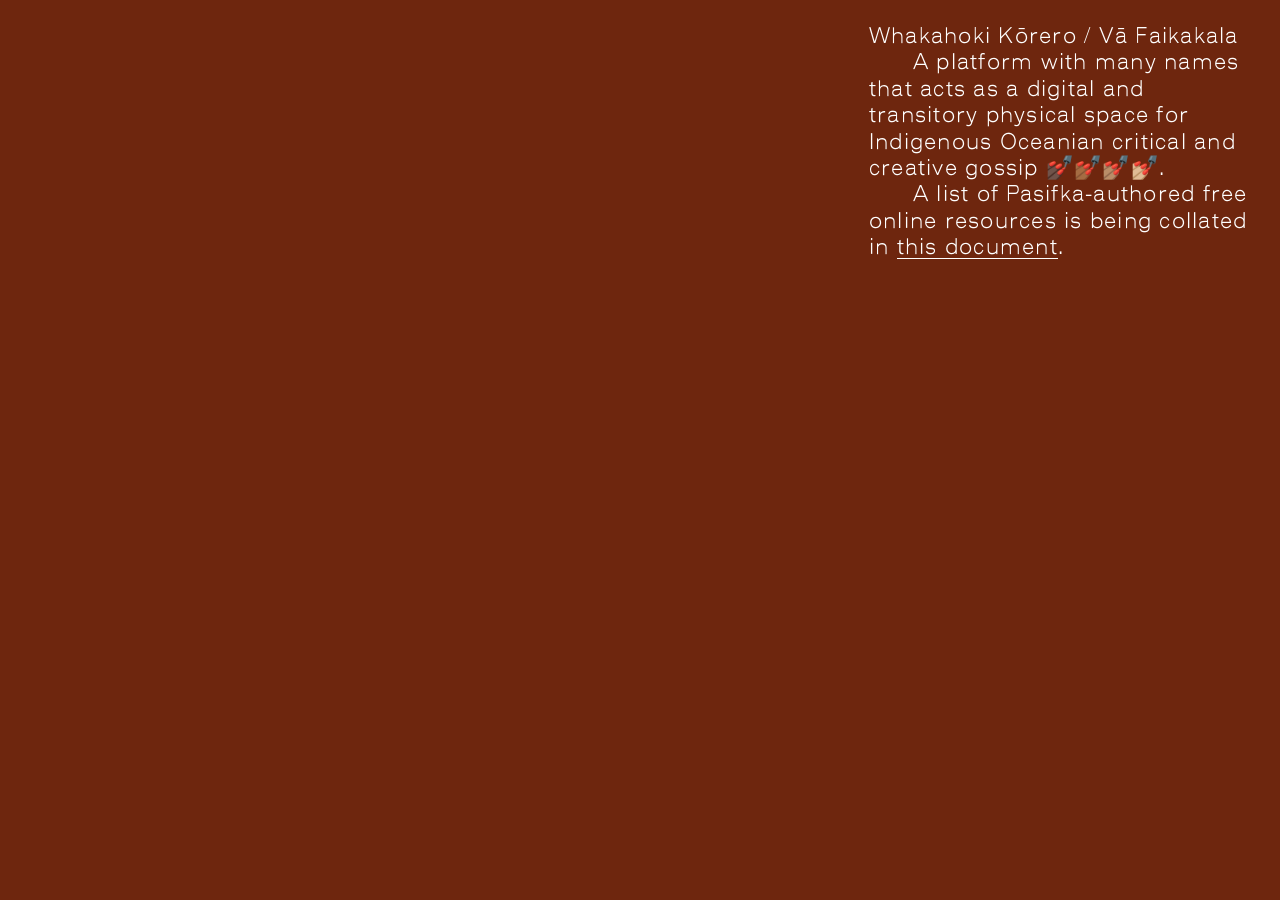
==== index.html @ ae4b1f88 "Add resources page" ====
<!doctype html>
<!-- Website by: Leitu Bonnici | leitubonnici.com -->

<html lang="en">
  <head>
    <meta charset="utf-8" />
    <meta name="viewport" content="width=device-width, initial-scale=1" />
    <link rel="stylesheet" href="base.css" type="text/css" />
    <link rel="stylesheet" href="main.css" type="text/css" />

    <title>Vā Faikakala</title>
    <meta
      name="description"
      content="A digital and transitory physical space with many names for critical and creative gossip
      between Indigenous Oceanians."
    />
    <meta
      name="”keywords”"
      content="Oceania, Oceanic, Oceanian, Moana, Moanan, Pasifika, Pasefika, Pacific Islands, Pacific Islander, Art"
    />
  </head>

  <body>
    <div class="right-container">
      <h1 class="no-select">
        <button href="#" class="toggle-w">Whakahoki Kōrero</button> /
        <button href="#" class="toggle-v">Vā</button>
        <button href="#" class="toggle-f">Faikakala</button>
      </h1>

      <p class="no-select" id="p-i">
        A platform with many names that acts as a digital and transitory
        physical space for Indigenous Oceanian critical and creative gossip
        <span class="no-wrap">💅🏿💅🏾💅🏽💅🏼.</span>
      </p>

      <p class="no-select" id="p-i">
        A list of Pasifka-authored free online resources is being collated in
        <a href="https://vafaikakala.com/resources" target="”_blank”"
          >this document</a
        >.
      </p>
    </div>

    <!-- POP UPS -->
    <div class="popups">
      <div class="v-popup no-select">
        <p>Vā is a concept in Sāmoa and other Oceanian cultures.</p>
        <p id="p-i">
          The most famous definition was written by Samoan scholar Albert
          Wendt—‘Va is the space between, the betweenness, not empty space, not
          space that separates but space that relates, that holds separate
          entities and things together in the Unity-that-is-All, the space that
          is context, giving meaning to things.’
        </p>
      </div>

      <div class="f-popup no-select">
        <p>
          Faikakala is a casual word in gagana Sāmoa referring to a particular
          kind of gossip or person who gossips.
          <span class="no-wrap">It's meaning</span> is best explained in this
          <a
            href="https://www.youtube.com/watch?v=cv5c-thqFRA&pp=ygUTZmFpa2FrYWxhIHdpdGggdGFsYQ%3D%3D"
            target="”_blank”"
            >Youtube video</a
          >.
        </p>
      </div>

      <div class="w-popup no-select">
        <p>
          Whakahoki kōrero means ‘backchat’ or ‘provide feedback’ in te reo
          Māori (Aotearoa).
        </p>
        <p id="p-i">
          Translation provided by Hana Pera Aoake (Ngāti Mahuta, Ngāti
          Hinerangi, Tainui/Waikato).
        </p>
      </div>
    </div>

    <script src="main.js"></script>
  </body>
</html>
---- base.css ----
/*** BASE ***/
html,
body,
div,
span,
applet,
object,
iframe,
h1,
h2,
h3,
h4,
h5,
h6,
p,
blockquote,
pre,
a,
abbr,
acronym,
address,
big,
cite,
code,
del,
dfn,
em,
img,
ins,
kbd,
q,
s,
samp,
small,
strike,
strong,
sub,
sup,
tt,
var,
b,
u,
i,
center,
dl,
dt,
dd,
ol,
ul,
li,
fieldset,
form,
label,
legend,
table,
caption,
tbody,
tfoot,
thead,
tr,
th,
td,
article,
aside,
canvas,
details,
embed,
figure,
figcaption,
footer,
header,
hgroup,
menu,
nav,
output,
ruby,
section,
summary,
time,
mark,
audio,
video {
  margin: 0;
  padding: 0;
  border: 0;
  font-size: 100%;
  font: inherit;
  vertical-align: baseline;
}

article,
aside,
details,
figcaption,
figure,
footer,
header,
hgroup,
menu,
nav,
section {
  display: block;
}
body {
  line-height: 1;
}
ol,
ul {
  list-style: none;
}
blockquote,
q {
  quotes: none;
}
blockquote:before,
blockquote:after,
q:before,
q:after {
  content: "";
  content: none;
}
table {
  border-collapse: collapse;
  border-spacing: 0;
}

img,
iframe {
  vertical-align: bottom;
  max-width: 100%;
}

input,
textarea,
select {
  font: inherit;
}

* {
  -webkit-box-sizing: border-box;
  -moz-box-sizing: border-box;
  box-sizing: border-box;
  -webkit-font-smoothing: antialiased;
  -moz-osx-font-smoothing: grayscale;
  text-rendering: optimizeLegibility;
}
---- main.css ----
@font-face {
  font-family: Rep-Ak-Gro-Uni;
  src: url(Rep-Ak-Gro-Uni_Light.woff);
}

body {
  font-family: Rep-Ak-Gro-Uni, sans-serif;
  line-height: 1.2;
  letter-spacing: 1.25px;
  color: white;

  background-color: #6e260e;
  position: fixed;
}

h1,
p {
  font-size: 22px;
}

#p-i {
  text-indent: 44px;
}

a {
  color: #fff;
  text-decoration: none;
  border-bottom: 1px solid #fff;
}

a:hover,
button:hover {
  color: cyan;
}

button {
  display: inline-block;
  background: none;
  color: inherit;
  border: none;
  padding: 0;
  font: inherit;
  outline: inherit;

  text-align: left;
  letter-spacing: 1.25px;

  transition: 0.2s;

  cursor: help;
}

.no-wrap {
  white-space: nowrap;
}

::selection {
  background: cyan;
  color: #fff;
}

.no-select {
  -webkit-touch-callout: none; /* iOS Safari */
  -webkit-user-select: none; /* Safari */
  -khtml-user-select: none; /* Konqueror HTML */
  -moz-user-select: none; /* Old versions of Firefox */
  -ms-user-select: none; /* Internet Explorer/Edge */
  user-select: none; /* Non-prefixed version, currently
                                  supported by Chrome, Edge, Opera and Firefox */
}

.left-container,
.right-container {
  padding: 24px;
}

.left-container {
  width: 66%;
}

.right-container {
  position: fixed;
  top: 0;
  right: 0;
  width: 34%;
  height: 100vh;
}

.v-popup,
.w-popup {
  top: 0;
}

.f-popup {
  bottom: 0;
}

.v-popup,
.f-popup,
.w-popup {
  display: none;
  position: fixed;
  left: 0;
  width: 34%;
  border-radius: 48px;
  box-shadow: 4px 2px 18px 0px rgba(0, 0, 0, 0.35);
  z-index: 100;
  margin: 24px;
  padding: 24px;
}

.show {
  display: block;
}

/*** RESPONSIVE ***/

@media (max-width: 900px) {
  h1,
  p {
    font-size: 18px;
  }

  .left-container,
  .right-container {
    width: 100%;
  }

  .popups {
    bottom: 0;
  }

  .v-popup,
  .f-popup,
  .w-popup {
    width: calc(100% - 48px);
    top: inherit;
    bottom: inherit;
  }
}
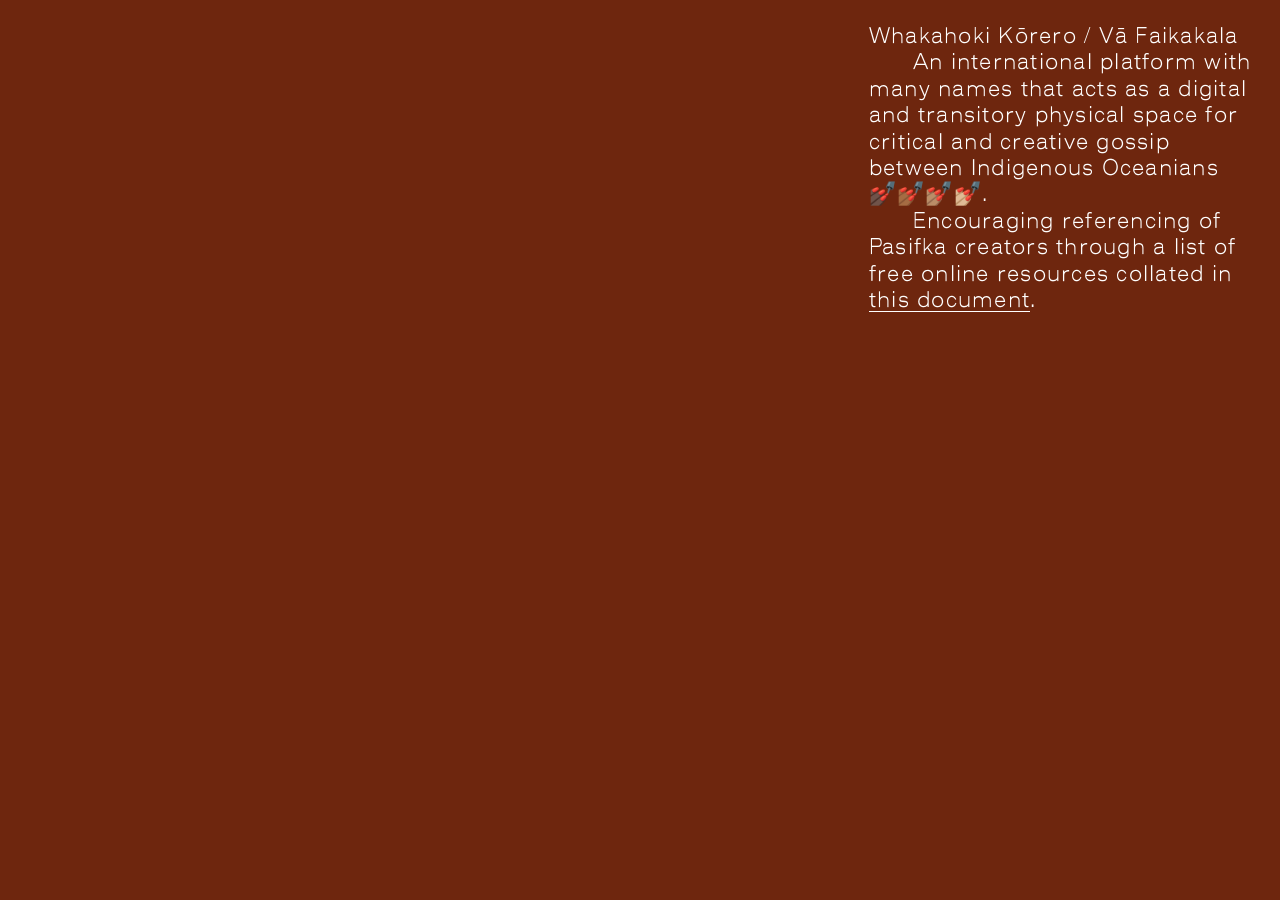
==== commit 04417cc9: "Add analytics + small updates" ====
--- a/index.html
+++ b/index.html
@@ -16,7 +16,7 @@
     />
     <meta
       name="”keywords”"
-      content="Oceania, Oceanic, Oceanian, Moana, Moanan, Pasifika, Pasefika, Pacific Islands, Pacific Islander, Art"
+      content="Great Ocean, Oceania, Oceanic, Oceanian, Moana, Moanan, Pasifika, Pasefika, Pacific Islands, Pacific Islander, Art, Writing, Scholar, Academia"
     />
   </head>
 
@@ -29,13 +29,15 @@
       </h1>
 
       <p class="no-select" id="p-i">
-        A platform with many names that acts as a digital and transitory
-        physical space for Indigenous Oceanian critical and creative gossip
+        An international platform with many names that acts as a digital and
+        transitory physical space for critical and creative gossip between
+        Indigenous Oceanians
         <span class="no-wrap">💅🏿💅🏾💅🏽💅🏼.</span>
       </p>
 
       <p class="no-select" id="p-i">
-        A list of Pasifka-authored free online resources is being collated in
+        Encouraging referencing of Pasifka creators through a list of free
+        online resources collated in
         <a href="https://vafaikakala.com/resources" target="”_blank”"
           >this document</a
         >.
@@ -81,5 +83,10 @@
     </div>
 
     <script src="main.js"></script>
+    <script
+      data-goatcounter="https://vafaikakala.goatcounter.com/count"
+      async
+      src="//gc.zgo.at/count.js"
+    ></script>
   </body>
 </html>
--- a/main.css
+++ b/main.css
@@ -113,6 +113,19 @@
   display: block;
 }
 
+/*** RESOURCES ***/
+
+iframe {
+  position: fixed;
+  left: 0;
+  width: calc(100vw - 48px);
+  height: calc(100vh - 48px);
+  border-radius: 24px;
+  box-shadow: 4px 2px 18px 0px rgba(0, 0, 0, 0.35);
+  z-index: 100;
+  margin: 24px;
+}
+
 /*** RESPONSIVE ***/
 
 @media (max-width: 900px) {
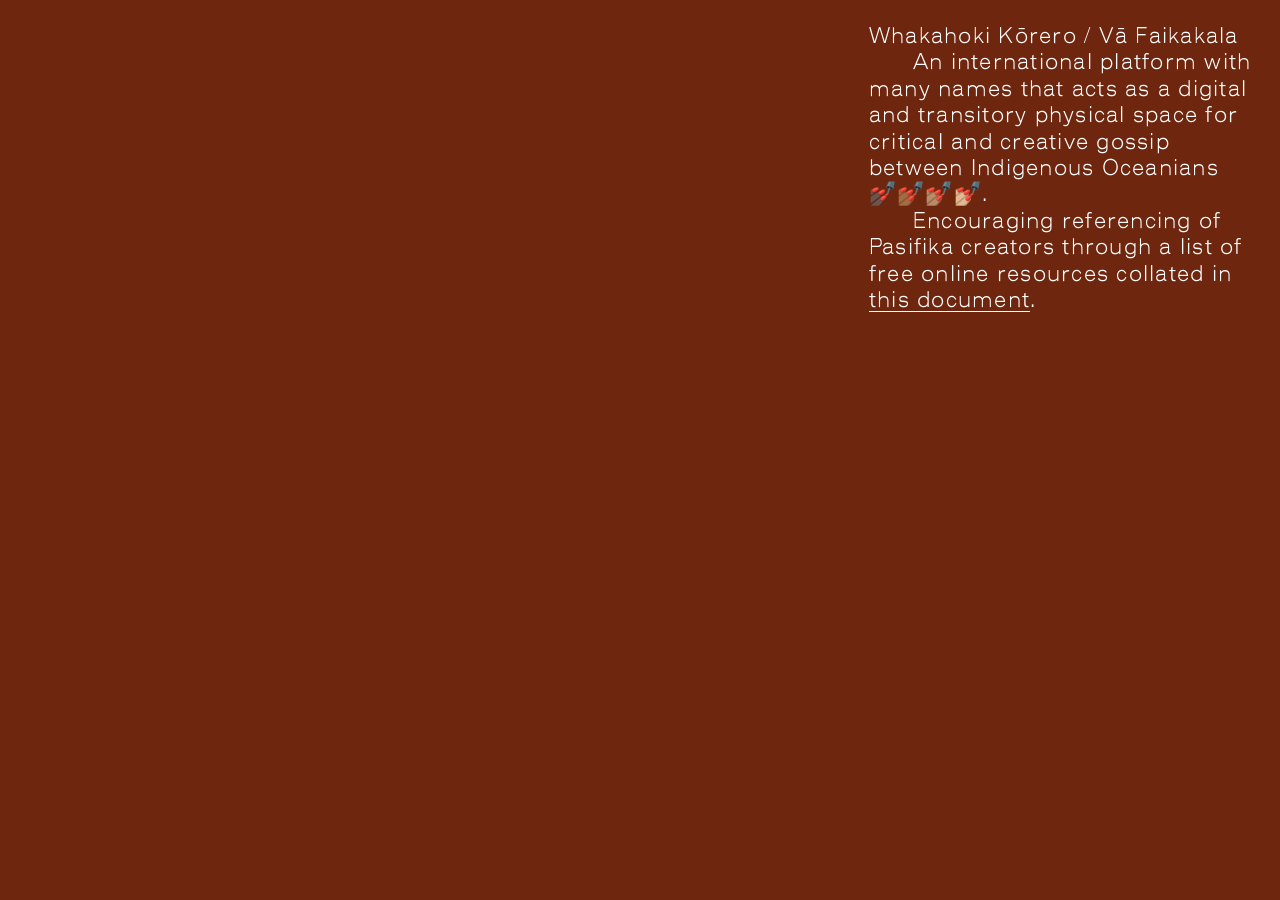
==== commit 1ded3090: "Small fix" ====
--- a/index.html
+++ b/index.html
@@ -24,8 +24,24 @@
     <div class="right-container">
       <h1 class="no-select">
         <button href="#" class="toggle-w">Whakahoki Kōrero</button> /
-        <button href="#" class="toggle-v">Vā</button>
-        <button href="#" class="toggle-f">Faikakala</button>
+        <button
+          href="#"
+          class="toggle-v"
+          id="va"
+          data-goatcounter-click="click-va"
+          data-goatcounter-title="Click Vā"
+        >
+          Vā
+        </button>
+        <button
+          href="#"
+          class="toggle-f"
+          id="faikakala"
+          data-goatcounter-click="click-faikakala"
+          data-goatcounter-title="Click Faikakala"
+        >
+          Faikakala
+        </button>
       </h1>
 
       <p class="no-select" id="p-i">
@@ -36,9 +52,13 @@
       </p>
 
       <p class="no-select" id="p-i">
-        Encouraging referencing of Pasifka creators through a list of free
+        Encouraging referencing of Pasifika creators through a list of free
         online resources collated in
-        <a href="https://vafaikakala.com/resources" target="”_blank”"
+        <a
+          href="https://vafaikakala.com/resources"
+          data-goatcounter-click="https://vafaikakala.com/resources"
+          data-goatcounter-title="Click Resources"
+          target="”_blank”"
           >this document</a
         >.
       </p>
